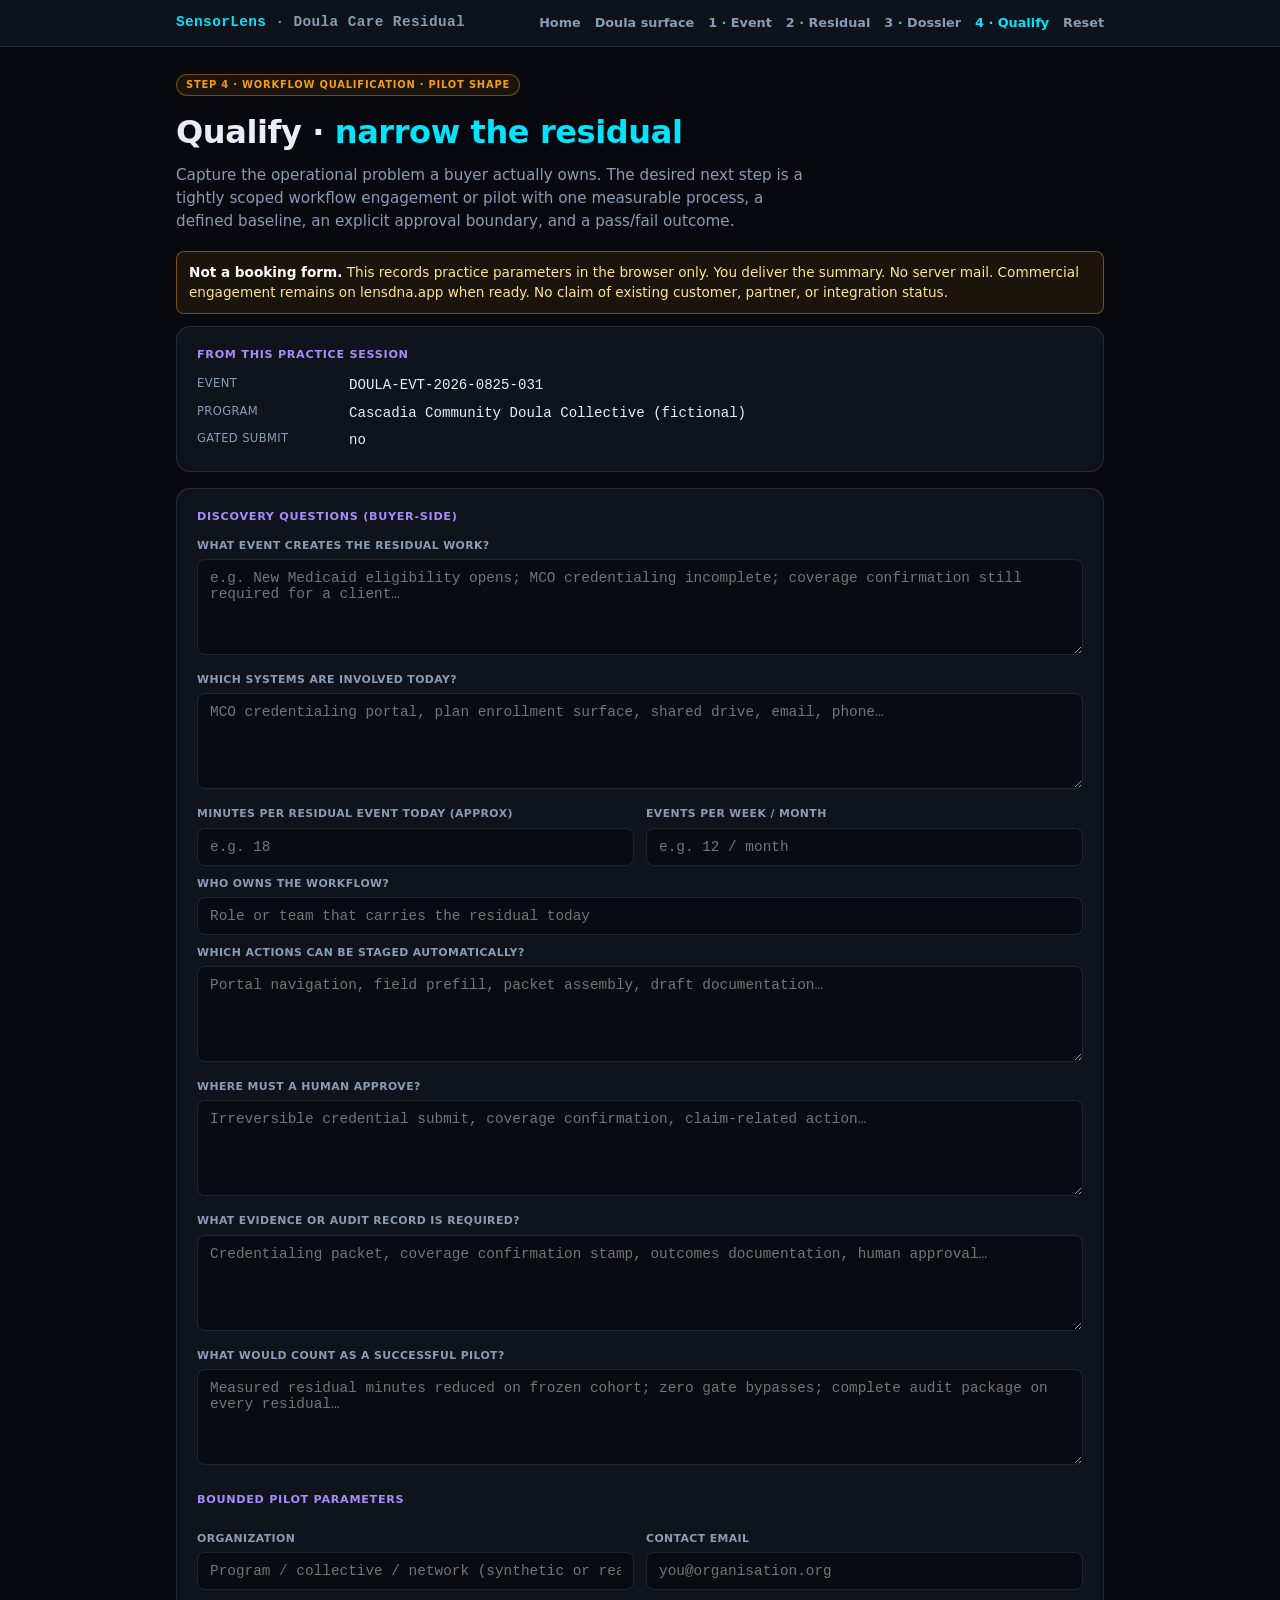
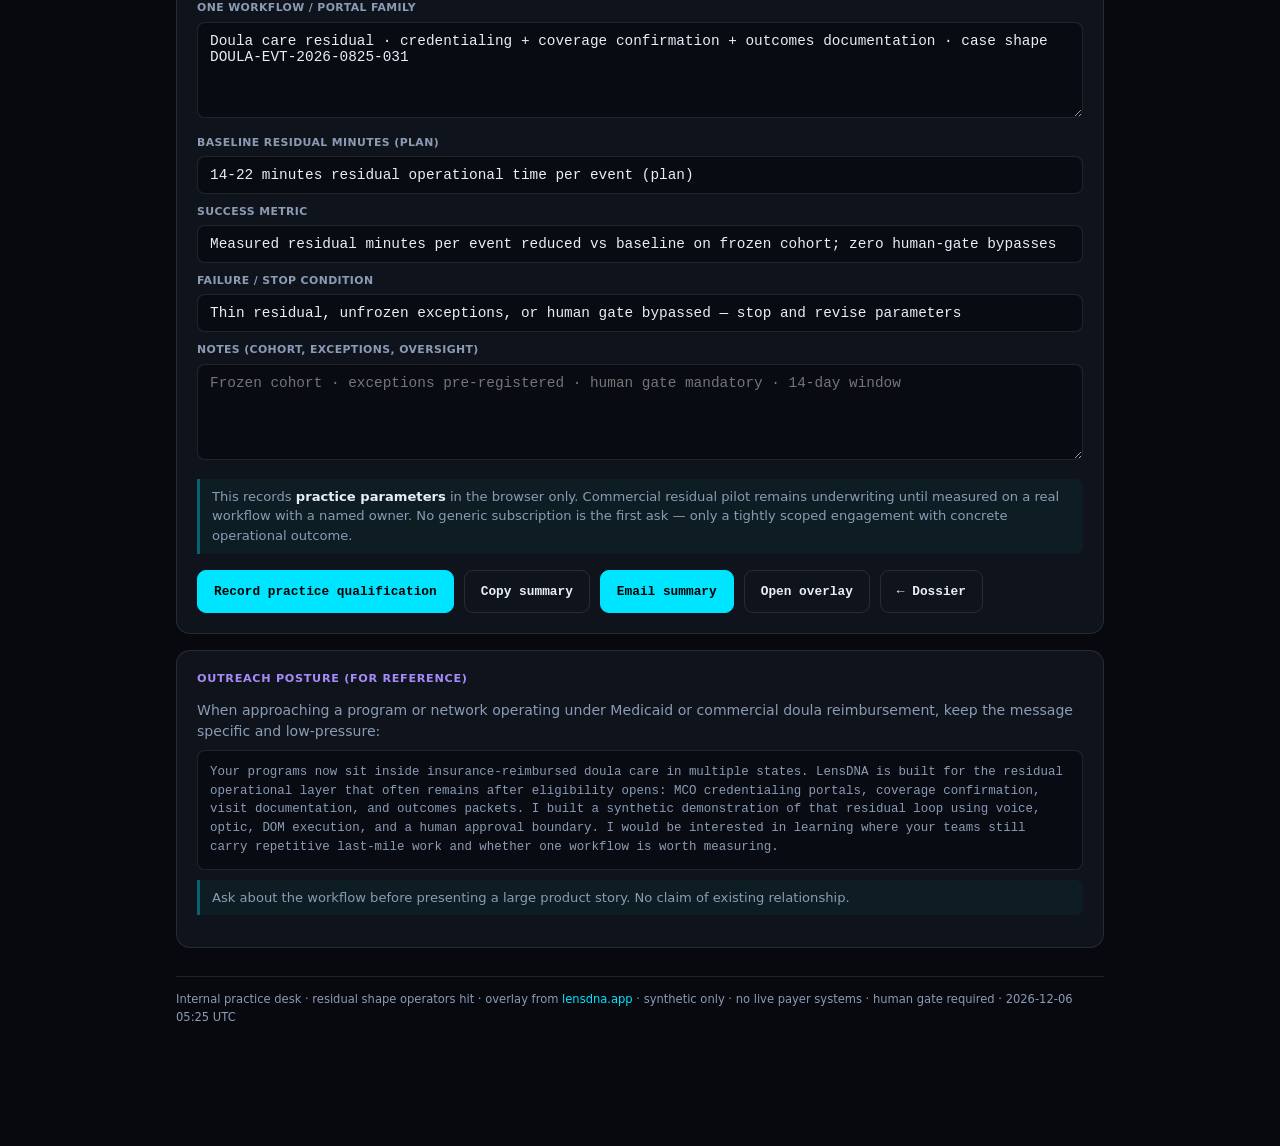
==== doula-qualify.html @ aac0f5e6 "Add files via upload" ====
<!DOCTYPE html>
<html lang="en">
<head>
  <meta charset="UTF-8" />
  <meta name="viewport" content="width=device-width, initial-scale=1" />
  <title>4 · Qualify · Doula Care Residual</title>
  <meta name="robots" content="noindex,nofollow" />
  <link rel="stylesheet" href="styles.css" />
</head>
<body>
  <header class="top">
    <div class="top-inner">
      <div class="brand mono">SensorLens <span>· Doula Care Residual</span></div>
      <nav>
        <a href="index.html">Home</a>
        <a href="doula.html">Doula surface</a>
        <a href="doula-event.html">1 · Event</a>
        <a href="doula-residual.html">2 · Residual</a>
        <a href="doula-status.html">3 · Dossier</a>
        <a href="doula-qualify.html" class="on">4 · Qualify</a>
        <a href="#" id="nav-reset">Reset</a>
      </nav>
    </div>
  </header>
  <main class="wrap">
    <div class="badge">Step 4 · workflow qualification · pilot shape</div>
    <h1>Qualify · <span>narrow the residual</span></h1>
    <p class="lead">
      Capture the operational problem a buyer actually owns. The desired next step is a tightly scoped workflow engagement or pilot with one measurable process, a defined baseline, an explicit approval boundary, and a pass/fail outcome.
    </p>

    <div class="alert" style="border-color:rgba(245,158,11,0.45);background:rgba(245,158,11,0.08);color:#fde68a;">
      <strong style="color:#fff;">Not a booking form.</strong> This records practice parameters in the browser only.
      You deliver the summary. No server mail. Commercial engagement remains on lensdna.app when ready.
      No claim of existing customer, partner, or integration status.
    </div>

    <div id="recorded-banner" class="ok" style="display:none;">
      Practice qualification recorded in this browser session at <span class="mono" id="recorded-ts"></span>.
      Next: <strong style="color:#fff">Copy summary</strong> and email it, or use the mailto link.
    </div>

    <div class="card">
      <h2>From this practice session</h2>
      <dl class="kv">
        <dt>Event</dt><dd id="kv-event">—</dd>
        <dt>Program</dt><dd id="kv-program">—</dd>
        <dt>Gated submit</dt><dd id="kv-submitted">no</dd>
      </dl>
    </div>

    <form class="card" id="qualifyForm">
      <h2>Discovery questions (buyer-side)</h2>
      <label for="q_event">What event creates the residual work?</label>
      <textarea id="q_event" name="q_event" data-lensdna-target="q_event" placeholder="e.g. New Medicaid eligibility opens; MCO credentialing incomplete; coverage confirmation still required for a client…"></textarea>
      <label for="q_systems">Which systems are involved today?</label>
      <textarea id="q_systems" name="q_systems" data-lensdna-target="q_systems" placeholder="MCO credentialing portal, plan enrollment surface, shared drive, email, phone…"></textarea>
      <div class="row">
        <div>
          <label for="q_minutes">Minutes per residual event today (approx)</label>
          <input id="q_minutes" name="q_minutes" data-lensdna-target="q_minutes" placeholder="e.g. 18" />
        </div>
        <div>
          <label for="q_volume">Events per week / month</label>
          <input id="q_volume" name="q_volume" data-lensdna-target="q_volume" placeholder="e.g. 12 / month" />
        </div>
      </div>
      <label for="q_owner">Who owns the workflow?</label>
      <input id="q_owner" name="q_owner" data-lensdna-target="q_owner" placeholder="Role or team that carries the residual today" />
      <label for="q_auto">Which actions can be staged automatically?</label>
      <textarea id="q_auto" name="q_auto" data-lensdna-target="q_auto" placeholder="Portal navigation, field prefill, packet assembly, draft documentation…"></textarea>
      <label for="q_gate">Where must a human approve?</label>
      <textarea id="q_gate" name="q_gate" data-lensdna-target="q_gate" placeholder="Irreversible credential submit, coverage confirmation, claim-related action…"></textarea>
      <label for="q_evidence">What evidence or audit record is required?</label>
      <textarea id="q_evidence" name="q_evidence" data-lensdna-target="q_evidence" placeholder="Credentialing packet, coverage confirmation stamp, outcomes documentation, human approval…"></textarea>
      <label for="q_success">What would count as a successful pilot?</label>
      <textarea id="q_success" name="q_success" data-lensdna-target="q_success" placeholder="Measured residual minutes reduced on frozen cohort; zero gate bypasses; complete audit package on every residual…"></textarea>

      <h2 style="margin-top:20px;">Bounded pilot parameters</h2>
      <div class="row">
        <div>
          <label for="pilot_org">Organization</label>
          <input id="pilot_org" name="pilot_org" data-lensdna-target="pilot_org" placeholder="Program / collective / network (synthetic or real prospect)" />
        </div>
        <div>
          <label for="pilot_email">Contact email</label>
          <input id="pilot_email" name="pilot_email" type="email" data-lensdna-target="pilot_email" placeholder="you@organisation.org" />
        </div>
      </div>
      <label for="pilot_workflow">One workflow / portal family</label>
      <textarea id="pilot_workflow" name="pilot_workflow" data-lensdna-target="pilot_workflow" required></textarea>
      <label for="pilot_baseline">Baseline residual minutes (plan)</label>
      <input id="pilot_baseline" name="pilot_baseline" data-lensdna-target="pilot_baseline" required />
      <label for="pilot_success">Success metric</label>
      <input id="pilot_success" name="pilot_success" data-lensdna-target="pilot_success" required />
      <label for="pilot_fail">Failure / stop condition</label>
      <input id="pilot_fail" name="pilot_fail" data-lensdna-target="pilot_fail" required />
      <label for="pilot_notes">Notes (cohort, exceptions, oversight)</label>
      <textarea id="pilot_notes" name="pilot_notes" data-lensdna-target="pilot_notes" placeholder="Frozen cohort · exceptions pre-registered · human gate mandatory · 14-day window"></textarea>

      <p class="note">
        This records <strong style="color:#e8eef7">practice parameters</strong> in the browser only.
        Commercial residual pilot remains underwriting until measured on a real workflow with a named owner.
        No generic subscription is the first ask — only a tightly scoped engagement with concrete operational outcome.
      </p>

      <div class="btn-row">
        <button type="submit" class="btn primary">Record practice qualification</button>
        <button type="button" class="btn" id="btnCopy">Copy summary</button>
        <a class="btn primary" id="btnEmail" href="mailto:hans@lensdna.app">Email summary</a>
        <button type="button" class="btn" onclick="window.LensDNA && window.LensDNA.open()">Open overlay</button>
        <a class="btn" href="doula-status.html">← Dossier</a>
      </div>
    </form>

    <div class="card">
      <h2>Outreach posture (for reference)</h2>
      <p style="color:var(--muted);font-size:0.88rem;margin-bottom:8px;">
        When approaching a program or network operating under Medicaid or commercial doula reimbursement, keep the message specific and low-pressure:
      </p>
      <pre class="mono" style="font-size:0.78rem;color:var(--muted);overflow:auto;background:#080b12;padding:12px;border-radius:8px;border:1px solid var(--border);white-space:pre-wrap;">Your programs now sit inside insurance-reimbursed doula care in multiple states. LensDNA is built for the residual operational layer that often remains after eligibility opens: MCO credentialing portals, coverage confirmation, visit documentation, and outcomes packets. I built a synthetic demonstration of that residual loop using voice, optic, DOM execution, and a human approval boundary. I would be interested in learning where your teams still carry repetitive last-mile work and whether one workflow is worth measuring.</pre>
      <p class="note" style="margin-top:10px;">
        Ask about the workflow before presenting a large product story. No claim of existing relationship.
      </p>
    </div>

    <p class="footer">
      Internal practice desk · residual shape operators hit · overlay from
      <a href="https://lensdna.app" target="_blank" rel="noopener">lensdna.app</a>
      · synthetic only · no live payer systems · human gate required · <span id="sl-now"></span>
    </p>
  </main>

  <script src="doula.js"></script>
  <script
    src="https://lensdna.app/embed.js"
    data-overlay-url="https://lensdna.app/overlay.html"
    data-tenant-id="sensorlens-sandbox"
    data-theme="dark"
    data-position="bottom-right"
    data-auto-open="false">
  </script>
  <script>
  (function () {
    var s = DoulaLens.load();

    document.getElementById('kv-event').textContent = s.event_id || '—';
    document.getElementById('kv-program').textContent = s.program_name || '—';
    document.getElementById('kv-submitted').textContent = s.submitted ? 'yes' : 'no';

    document.getElementById('pilot_org').value = s.pilot_org || '';
    document.getElementById('pilot_email').value = s.pilot_email || '';
    document.getElementById('pilot_workflow').value = s.pilot_workflow || (
      'Doula care residual · credentialing + coverage confirmation + outcomes documentation · case shape ' + (s.event_id || 'synthetic')
    );
    document.getElementById('pilot_baseline').value = s.pilot_baseline || (
      (s.baseline_minutes || '14-22') + ' minutes residual operational time per event (plan)'
    );
    document.getElementById('pilot_success').value = s.pilot_success ||
      'Measured residual minutes per event reduced vs baseline on frozen cohort; zero human-gate bypasses';
    document.getElementById('pilot_fail').value = s.pilot_fail ||
      'Thin residual, unfrozen exceptions, or human gate bypassed — stop and revise parameters';
    document.getElementById('pilot_notes').value = s.pilot_notes || '';

    if (s.pilot_recorded) {
      document.getElementById('recorded-banner').style.display = 'block';
      document.getElementById('recorded-ts').textContent = s.pilot_recorded_ts || '—';
    }

    function summary() {
      var g = function (id) {
        var e = document.getElementById(id);
        return e ? e.value : '';
      };
      return [
        'SENSORLENS PRACTICE QUALIFICATION — Doula Care Residual',
        'Org: ' + g('pilot_org'),
        'Email: ' + g('pilot_email'),
        '',
        '— DISCOVERY —',
        'Event that creates residual: ' + g('q_event'),
        'Systems involved: ' + g('q_systems'),
        'Minutes per event today: ' + g('q_minutes'),
        'Volume: ' + g('q_volume'),
        'Workflow owner: ' + g('q_owner'),
        'Actions that can be staged: ' + g('q_auto'),
        'Human approval required at: ' + g('q_gate'),
        'Evidence / audit required: ' + g('q_evidence'),
        'Success definition: ' + g('q_success'),
        '',
        '— BOUNDED PILOT PARAMETERS —',
        'Workflow: ' + g('pilot_workflow'),
        'Baseline: ' + g('pilot_baseline'),
        'Success metric: ' + g('pilot_success'),
        'Fail/stop: ' + g('pilot_fail'),
        'Notes: ' + g('pilot_notes'),
        '',
        'Session event: ' + (s.event_id || '—') + ' · program: ' + (s.program_name || '—') + ' · gated submit: ' + (s.submitted ? 'yes' : 'no'),
        '',
        'Scope: practice parameters only. Not a commercial booking. Not live systems. Economics remain underwriting until measured on a real residual pilot with a named workflow owner.',
        'Context: residual shape relevant to Medicaid doula reimbursement states (26 + DC as of 2026).'
      ].join('\n');
    }

    function wireCopyAndMail() {
      var text = summary();
      var b = document.getElementById('btnCopy');
      if (b) {
        b.onclick = function () {
          navigator.clipboard.writeText(text).then(function () {
            alert('Practice qualification copied — paste into email');
          }).catch(function () {
            prompt('Copy this summary:', text);
          });
        };
      }
      var m = document.getElementById('btnEmail');
      if (m) {
        m.href = 'mailto:hans@lensdna.app'
          + '?subject=' + encodeURIComponent('SensorLens practice qualification — Doula Care Residual')
          + '&body=' + encodeURIComponent(text);
      }
    }

    wireCopyAndMail();
    document.querySelectorAll('#qualifyForm input, #qualifyForm textarea').forEach(function (el) {
      el.addEventListener('input', wireCopyAndMail);
    });

    document.getElementById('qualifyForm').addEventListener('submit', function (e) {
      e.preventDefault();
      var ts = new Date().toISOString();
      DoulaLens.save({
        pilot_org: document.getElementById('pilot_org').value.trim(),
        pilot_email: document.getElementById('pilot_email').value.trim(),
        pilot_workflow: document.getElementById('pilot_workflow').value.trim(),
        pilot_baseline: document.getElementById('pilot_baseline').value.trim(),
        pilot_success: document.getElementById('pilot_success').value.trim(),
        pilot_fail: document.getElementById('pilot_fail').value.trim(),
        pilot_notes: document.getElementById('pilot_notes').value.trim(),
        pilot_recorded: true,
        pilot_recorded_ts: ts
      });
      location.href = 'doula-qualify.html';
    });

    document.getElementById('nav-reset').onclick = function (e) {
      e.preventDefault();
      DoulaLens.clear();
      location.href = 'doula.html';
    };
  })();
  </script>
</body>
</html>
---- styles.css ----
:root {
  --bg:#07090f; --panel:#0f141c; --border:rgba(255,255,255,0.1);
  --cyan:#00e5ff; --neon:#00ff41; --amber:#f59e0b; --purple:#a78bfa;
  --text:#e8eef7; --muted:#8b9bb4; --danger:#ff3b30;
}
* { box-sizing:border-box; margin:0; padding:0; }
body {
  font-family:system-ui,-apple-system,Segoe UI,Roboto,sans-serif;
  background:var(--bg); color:var(--text); min-height:100vh; line-height:1.5;
}
a { color:var(--cyan); text-decoration:none; }
a:hover { text-decoration:underline; }
.top {
  border-bottom:1px solid var(--border); background:rgba(15,20,28,0.95);
  position:sticky; top:0; z-index:20;
}
.top-inner {
  max-width:960px; margin:0 auto; padding:12px 16px;
  display:flex; flex-wrap:wrap; align-items:center; gap:12px 18px;
  justify-content:space-between;
}
.brand { font-weight:800; letter-spacing:0.4px; font-size:0.9rem; color:var(--cyan); }
.brand span { color:var(--muted); font-weight:600; }
nav { display:flex; flex-wrap:wrap; gap:8px 14px; font-size:0.8rem; }
nav a { color:var(--muted); font-weight:600; }
nav a.on, nav a:hover { color:var(--cyan); text-decoration:none; }
.wrap { max-width:960px; margin:0 auto; padding:24px 16px 120px; }
.badge {
  display:inline-block; font-size:0.62rem; font-weight:800; letter-spacing:0.8px;
  text-transform:uppercase; color:var(--amber); border:1px solid rgba(245,158,11,0.4);
  background:rgba(245,158,11,0.08); padding:3px 9px; border-radius:999px; margin-bottom:12px;
}
h1 { font-size:clamp(1.4rem,3.5vw,2rem); font-weight:900; margin-bottom:8px; letter-spacing:-0.4px; }
h1 span { color:var(--cyan); }
.lead { color:var(--muted); margin-bottom:18px; max-width:640px; font-size:0.95rem; }
.card {
  background:var(--panel); border:1px solid var(--border); border-radius:14px;
  padding:20px; margin-bottom:16px;
}
.card h2 {
  font-size:0.7rem; font-weight:800; letter-spacing:0.7px; text-transform:uppercase;
  color:var(--purple); margin-bottom:12px;
}
label {
  display:block; font-size:0.68rem; font-weight:700; text-transform:uppercase;
  letter-spacing:0.4px; color:var(--muted); margin:10px 0 5px;
}
input, textarea, select {
  width:100%; padding:10px 12px; border-radius:8px; border:1px solid var(--border);
  background:#080b12; color:var(--text); font-size:0.9rem; outline:none;
  font-family:ui-monospace,monospace;
}
input:focus, textarea:focus, select:focus {
  border-color:var(--cyan); box-shadow:0 0 0 3px rgba(0,229,255,0.12);
}
textarea { min-height:96px; resize:vertical; }
.row { display:grid; grid-template-columns:1fr 1fr; gap:12px; }
@media (max-width:640px) { .row { grid-template-columns:1fr; } }
.btn {
  display:inline-flex; align-items:center; gap:6px; padding:11px 16px; border-radius:9px;
  border:1px solid var(--border); background:transparent; color:var(--text);
  font-weight:800; font-size:0.8rem; cursor:pointer; font-family:ui-monospace,monospace;
  text-decoration:none;
}
.btn:hover { text-decoration:none; border-color:var(--cyan); color:var(--cyan); }
.btn.primary { background:var(--cyan); color:#000; border-color:var(--cyan); }
.btn.primary:hover { background:#33ecff; color:#000; }
.btn-row { display:flex; flex-wrap:wrap; gap:10px; margin-top:16px; }
.note {
  font-size:0.82rem; color:var(--muted); border-left:3px solid rgba(0,229,255,0.35);
  padding:8px 12px; margin:12px 0; background:rgba(0,229,255,0.04); border-radius:0 8px 8px 0;
}
.gate {
  border:1px solid rgba(0,255,65,0.35); background:rgba(0,255,65,0.06);
  border-radius:12px; padding:14px 16px; margin-top:14px;
}
.gate label.chk {
  display:flex; gap:10px; align-items:flex-start; text-transform:none; letter-spacing:0;
  font-size:0.88rem; color:var(--text); font-weight:600; cursor:pointer;
}
.gate input[type=checkbox] { width:18px; height:18px; margin-top:2px; accent-color:var(--neon); flex-shrink:0; }
.alert {
  border:1px solid rgba(255,59,48,0.45); background:rgba(255,59,48,0.08);
  color:#fecaca; padding:10px 12px; border-radius:8px; font-size:0.85rem; margin-bottom:12px;
}
.ok {
  border:1px solid rgba(0,255,65,0.4); background:rgba(0,255,65,0.08);
  color:#bbf7d0; padding:10px 12px; border-radius:8px; font-size:0.85rem; margin-bottom:12px;
}
.mono { font-family:ui-monospace,monospace; }
.footer {
  margin-top:28px; padding-top:14px; border-top:1px solid var(--border);
  font-size:0.72rem; color:var(--muted);
}
.kv { display:grid; grid-template-columns:140px 1fr; gap:6px 12px; font-size:0.88rem; }
.kv dt { color:var(--muted); font-size:0.72rem; text-transform:uppercase; letter-spacing:0.4px; }
.kv dd { font-family:ui-monospace,monospace; word-break:break-word; }

/* Residual step rail */
.step-rail { display:flex; flex-wrap:wrap; gap:8px; margin:0 0 16px; }
.step-rail .s {
  font-size:0.68rem; font-weight:800; letter-spacing:0.4px; text-transform:uppercase;
  padding:6px 10px; border-radius:999px; border:1px solid var(--border); color:var(--muted);
}
.step-rail .s.on { border-color:var(--cyan); color:var(--cyan); background:rgba(0,229,255,0.08); }
.step-rail .s.done { border-color:rgba(0,255,65,0.35); color:var(--neon); }
.panel { display:none; }
.panel.on { display:block; }
.timer {
  font-family:ui-monospace,monospace; font-size:0.85rem; color:var(--cyan);
  margin-bottom:10px;
}
.timer span { color:var(--muted); }
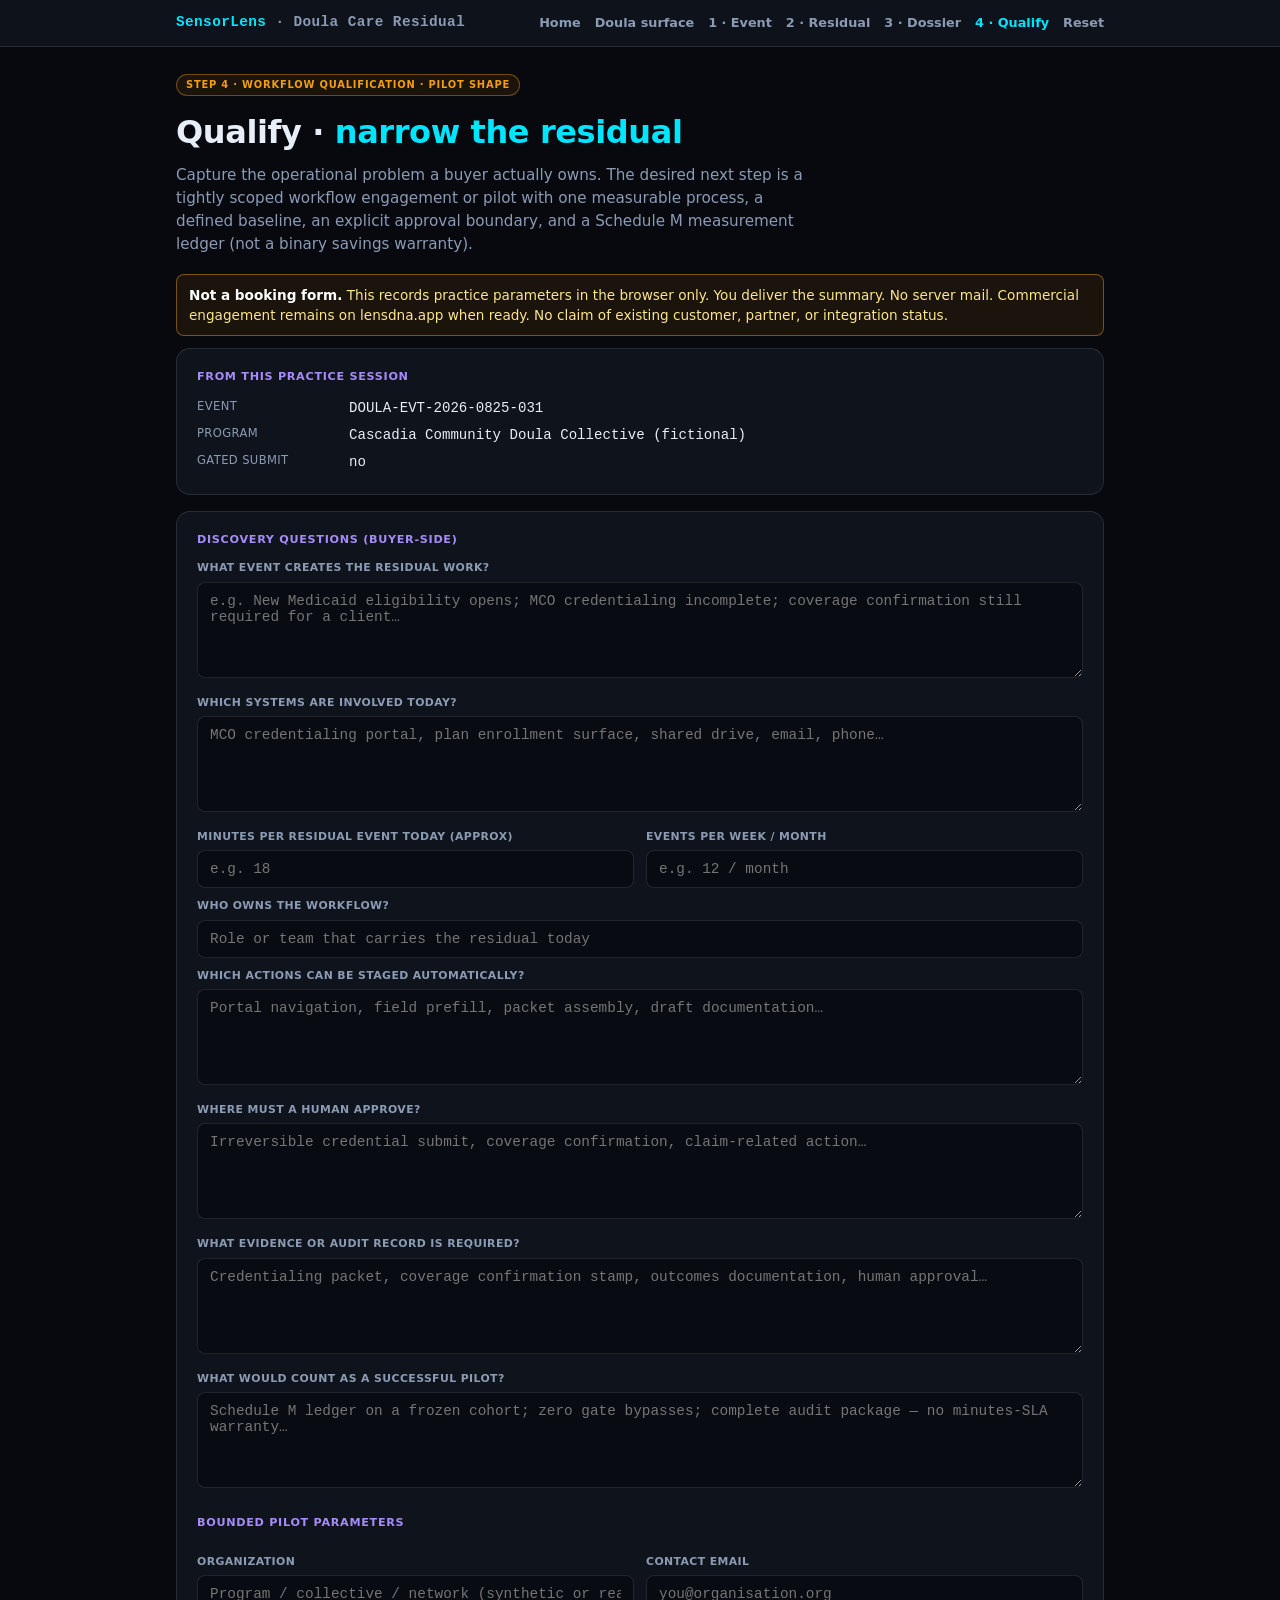
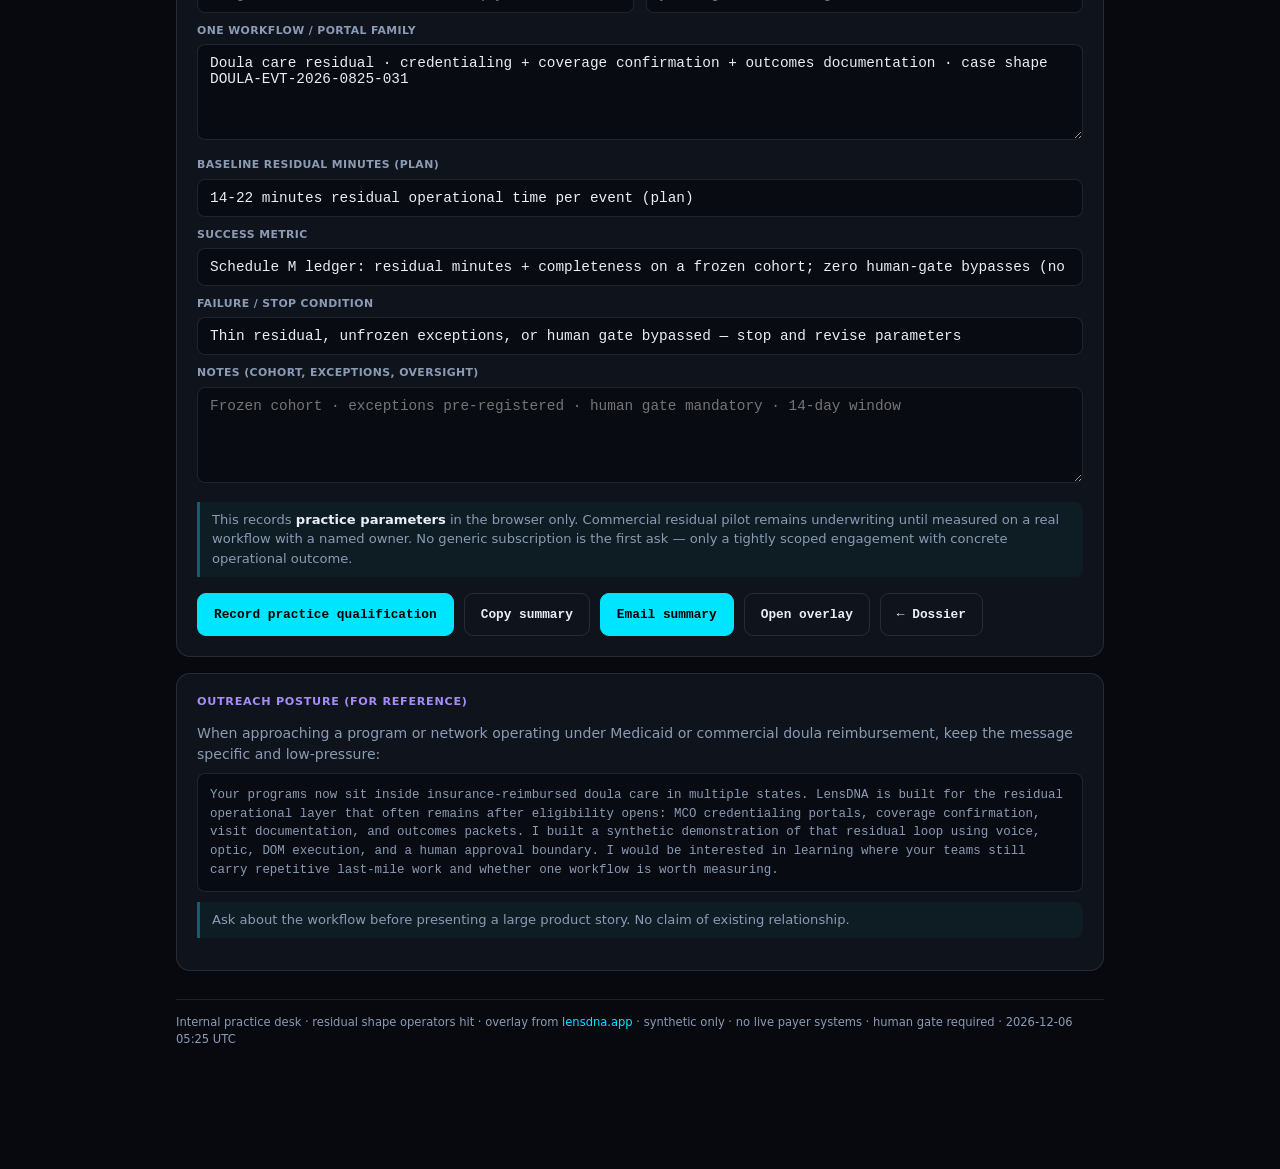
==== commit 6dce5faa: "Add files via upload" ====
--- a/doula-qualify.html
+++ b/doula-qualify.html
@@ -26,7 +26,7 @@
     <div class="badge">Step 4 · workflow qualification · pilot shape</div>
     <h1>Qualify · <span>narrow the residual</span></h1>
     <p class="lead">
-      Capture the operational problem a buyer actually owns. The desired next step is a tightly scoped workflow engagement or pilot with one measurable process, a defined baseline, an explicit approval boundary, and a pass/fail outcome.
+      Capture the operational problem a buyer actually owns. The desired next step is a tightly scoped workflow engagement or pilot with one measurable process, a defined baseline, an explicit approval boundary, and a Schedule M measurement ledger (not a binary savings warranty).
     </p>
 
     <div class="alert" style="border-color:rgba(245,158,11,0.45);background:rgba(245,158,11,0.08);color:#fde68a;">
@@ -74,7 +74,7 @@
       <label for="q_evidence">What evidence or audit record is required?</label>
       <textarea id="q_evidence" name="q_evidence" data-lensdna-target="q_evidence" placeholder="Credentialing packet, coverage confirmation stamp, outcomes documentation, human approval…"></textarea>
       <label for="q_success">What would count as a successful pilot?</label>
-      <textarea id="q_success" name="q_success" data-lensdna-target="q_success" placeholder="Measured residual minutes reduced on frozen cohort; zero gate bypasses; complete audit package on every residual…"></textarea>
+      <textarea id="q_success" name="q_success" data-lensdna-target="q_success" placeholder="Schedule M ledger on a frozen cohort; zero gate bypasses; complete audit package — no minutes-SLA warranty…"></textarea>
 
       <h2 style="margin-top:20px;">Bounded pilot parameters</h2>
       <div class="row">
@@ -157,7 +157,7 @@
       (s.baseline_minutes || '14-22') + ' minutes residual operational time per event (plan)'
     );
     document.getElementById('pilot_success').value = s.pilot_success ||
-      'Measured residual minutes per event reduced vs baseline on frozen cohort; zero human-gate bypasses';
+      'Schedule M ledger: residual minutes + completeness on a frozen cohort; zero human-gate bypasses (no ≥60% warranty)';
     document.getElementById('pilot_fail').value = s.pilot_fail ||
       'Thin residual, unfrozen exceptions, or human gate bypassed — stop and revise parameters';
     document.getElementById('pilot_notes').value = s.pilot_notes || '';
